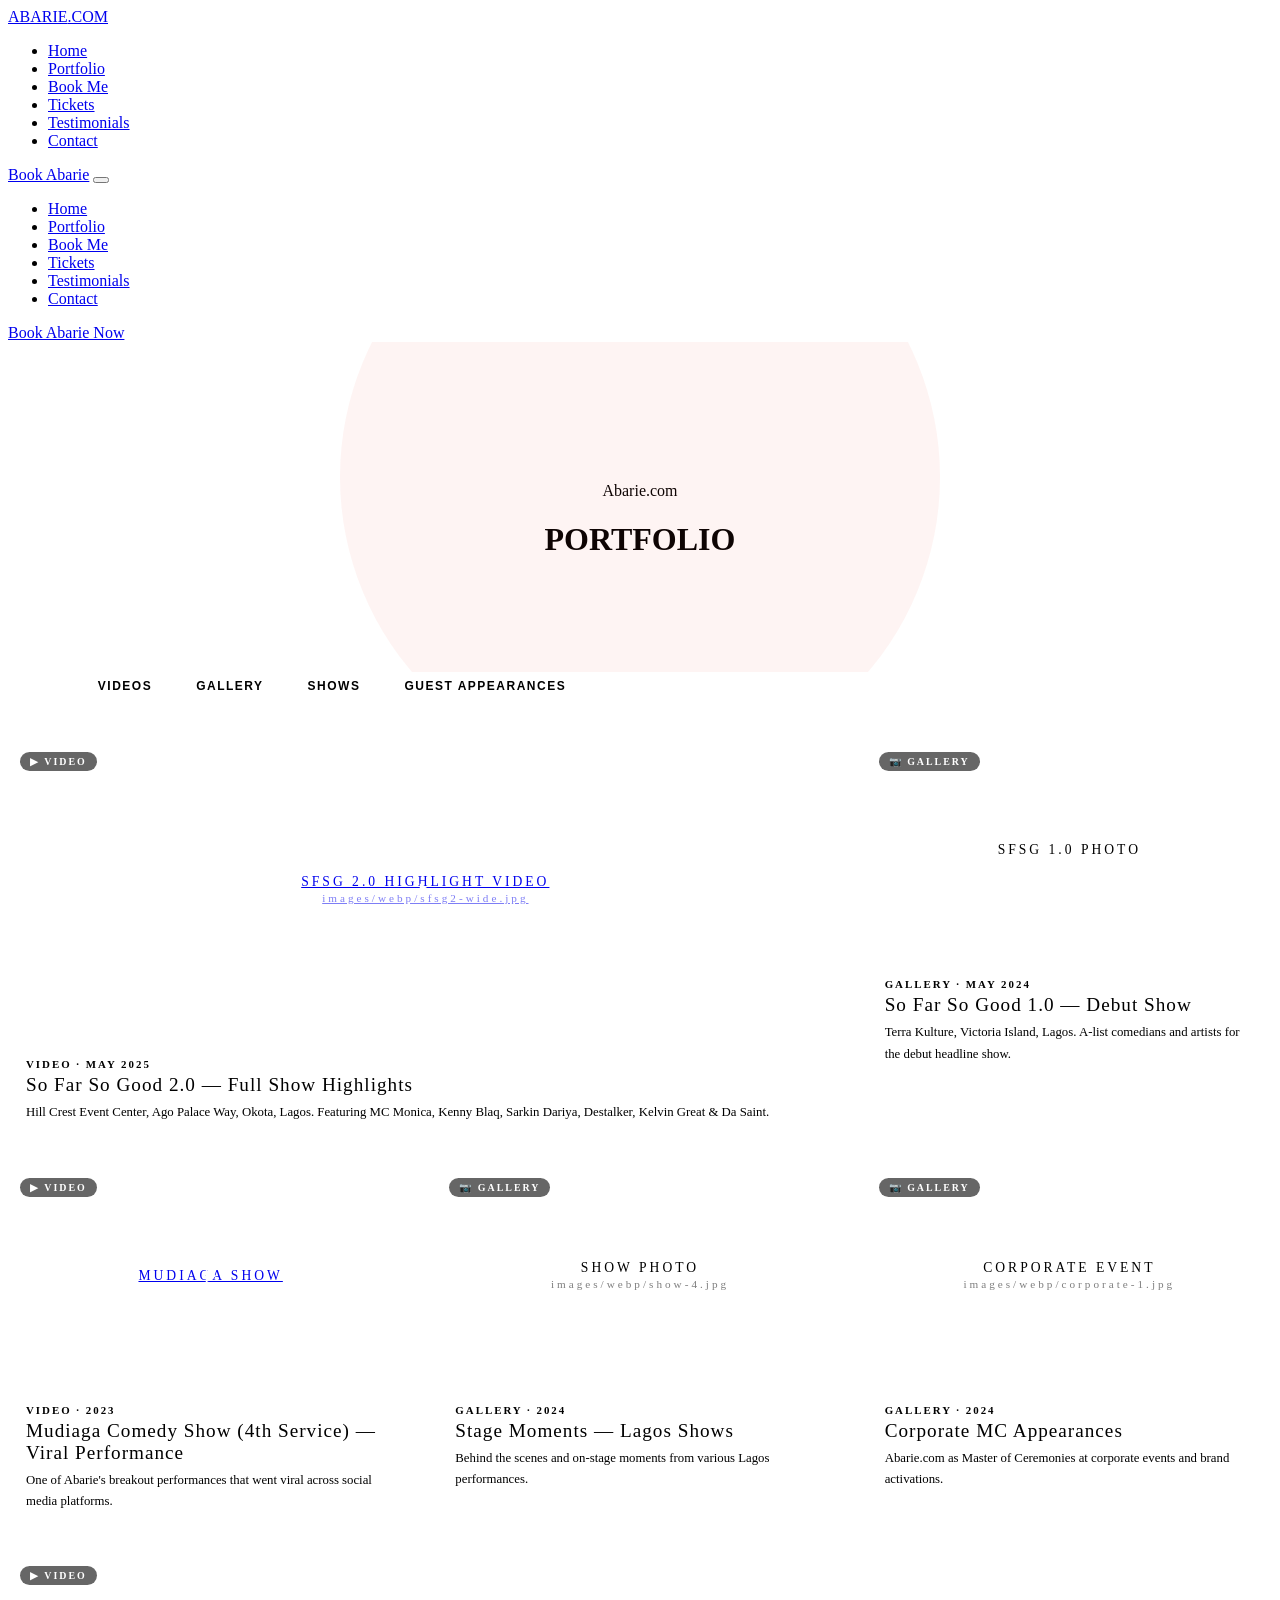
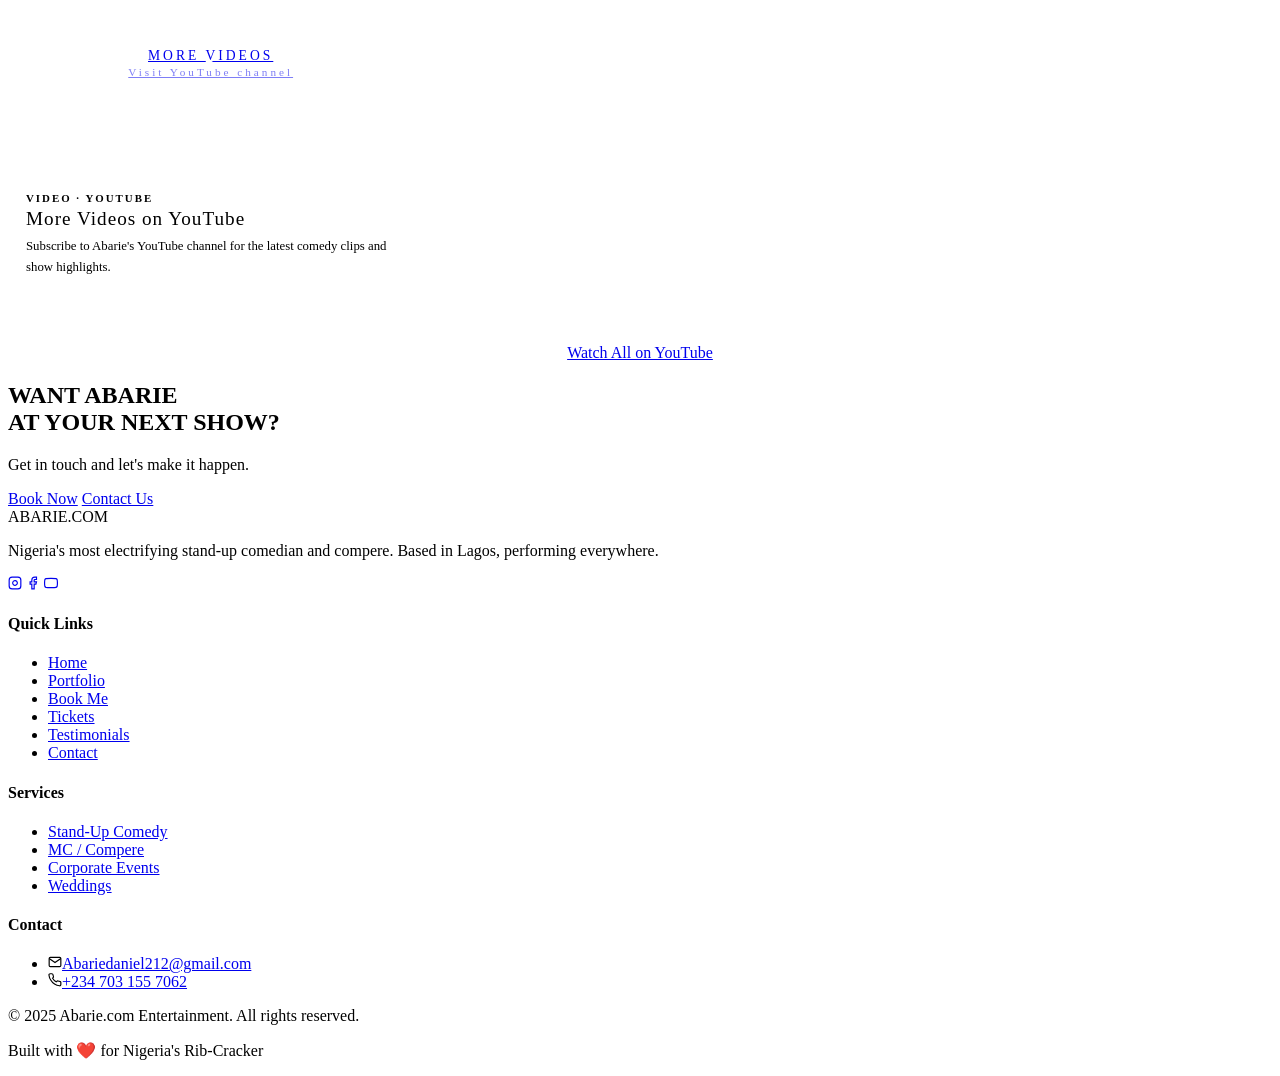
==== portfolio.html @ a8bce51a "Create portfolio.html" ====
<!DOCTYPE html>
<html lang="en">
<head>
  <meta charset="UTF-8"/>
  <meta name="viewport" content="width=device-width, initial-scale=1.0"/>
  <title>Portfolio – Abarie.com | Comedian & Compere</title>
  <meta name="description" content="Abarie.com's full portfolio — shows, videos, gallery, and press highlights."/>
  <link href="https://fonts.googleapis.com/css2?family=Bebas+Neue&family=Sora:wght@300;400;600;700&family=Playfair+Display:ital,wght@1,700&display=swap" rel="stylesheet"/>
  <link rel="stylesheet" href="css/style.css"/>
  <style>
    .page-hero {
      padding: 140px 0 80px;
      background: linear-gradient(135deg, var(--dark) 0%, var(--dark2) 60%, var(--mid) 100%);
      text-align: center;
      position: relative; overflow: hidden;
    }
    .page-hero::before {
      content: '';
      position: absolute; top: -50%; left: 50%; transform: translateX(-50%);
      width: 600px; height: 600px; border-radius: 50%;
      background: rgba(232,64,58,0.06);
      pointer-events: none;
    }
    .page-hero-tag { color: var(--primary); margin-bottom: 1rem; justify-content: center; }
    .page-hero h1 { color: var(--white); margin-bottom: 1rem; }
    .page-hero p { color: rgba(255,255,255,0.55); max-width: 520px; margin: 0 auto; }

    .filter-bar {
      display: flex; gap: 0.5rem; flex-wrap: wrap;
      margin-bottom: 2.5rem;
    }
    .filter-btn {
      padding: 7px 18px; border-radius: 50px;
      font-size: 0.75rem; font-weight: 700;
      letter-spacing: 1.5px; text-transform: uppercase;
      border: 1.5px solid var(--border);
      background: transparent; color: var(--muted);
      cursor: pointer; transition: all .2s;
    }
    .filter-btn:hover, .filter-btn.active {
      background: var(--primary); border-color: var(--primary); color: white;
    }

    .portfolio-grid {
      display: grid;
      grid-template-columns: repeat(auto-fill, minmax(300px, 1fr));
      gap: 1.5rem;
    }
    .portfolio-item {
      border-radius: var(--radius-lg); overflow: hidden;
      background: var(--light); border: 1px solid var(--border);
      transition: transform .2s, box-shadow .2s;
    }
    .portfolio-item:hover { transform: translateY(-5px); box-shadow: var(--shadow-lg); }
    .portfolio-item.wide { grid-column: span 2; }

    .p-thumb {
      height: 220px; background: var(--light);
      position: relative; overflow: hidden;
      display: flex; align-items: center; justify-content: center;
    }
    .p-thumb img { width: 100%; height: 100%; object-fit: cover; }
    .p-thumb-ph {
      text-align: center; color: var(--border);
      font-family: var(--font-display); letter-spacing: 3px; font-size: 0.85rem;
    }
    .p-play {
      position: absolute; width: 52px; height: 52px; border-radius: 50%;
      background: var(--primary); display: flex; align-items: center; justify-content: center;
      color: white; transition: transform .2s;
    }
    .portfolio-item:hover .p-play { transform: scale(1.1); }
    .p-type {
      position: absolute; top: 12px; left: 12px;
      background: rgba(0,0,0,0.6); color: white;
      font-size: 0.62rem; font-weight: 700; letter-spacing: 2px; text-transform: uppercase;
      padding: 4px 10px; border-radius: 50px;
    }
    .p-body { padding: 18px; background: var(--white); }
    .p-meta { font-size: 0.68rem; letter-spacing: 2px; text-transform: uppercase; color: var(--primary); font-weight: 700; margin-bottom: 4px; }
    .p-title { font-family: var(--font-display); font-size: 1.2rem; color: var(--dark); letter-spacing: 1px; margin-bottom: 6px; }
    .p-desc { font-size: 0.8rem; color: var(--muted); line-height: 1.65; }

    @media (max-width: 768px) { .portfolio-item.wide { grid-column: span 1; } }
  </style>
</head>
<body>

<nav class="navbar">
  <div class="container">
    <div class="navbar-inner">
      <a href="index.html" class="nav-logo">ABARIE<span>.COM</span></a>
      <ul class="nav-links">
        <li><a href="index.html">Home</a></li>
        <li><a href="portfolio.html" class="active">Portfolio</a></li>
        <li><a href="book-me.html">Book Me</a></li>
        <li><a href="tickets.html">Tickets</a></li>
        <li><a href="testimonials.html">Testimonials</a></li>
        <li><a href="contacts.html">Contact</a></li>
      </ul>
      <a href="book-me.html" class="nav-cta">Book Abarie</a>
      <button class="nav-toggle" id="navToggle" aria-label="Open menu"><span></span><span></span><span></span></button>
    </div>
  </div>
</nav>
<div class="mobile-nav" id="mobileNav">
  <ul>
    <li><a href="index.html">Home</a></li>
    <li><a href="portfolio.html">Portfolio</a></li>
    <li><a href="book-me.html">Book Me</a></li>
    <li><a href="tickets.html">Tickets</a></li>
    <li><a href="testimonials.html">Testimonials</a></li>
    <li><a href="contacts.html">Contact</a></li>
  </ul>
  <a href="book-me.html" class="btn-red">Book Abarie Now</a>
</div>

<!-- Page Hero -->
<div class="page-hero">
  <div class="container">
    <div class="tag page-hero-tag">Abarie.com</div>
    <h1 class="section-title">PORTFOLIO</h1>
    <p>Shows, videos, gallery, and stage appearances — Abarie's full body of work.</p>
  </div>
</div>

<!-- Portfolio Content -->
<section style="background:var(--offwhite);" id="media">
  <div class="container">

    <div class="filter-bar reveal">
      <button class="filter-btn active">All</button>
      <button class="filter-btn">Videos</button>
      <button class="filter-btn">Gallery</button>
      <button class="filter-btn">Shows</button>
      <button class="filter-btn">Guest Appearances</button>
    </div>

    <div class="portfolio-grid reveal">

      <!-- SFSG 2.0 Highlights (wide) -->
      <div class="portfolio-item wide">
        <a href="https://www.youtube.com/watch?v=gqENYWBeIXA" target="_blank" style="display:block;">
          <div class="p-thumb" style="height:300px;">
            <!-- <img src="images/webp/sfsg2-wide.webp" alt="SFSG 2.0"/> -->
            <div class="p-thumb-ph">SFSG 2.0 HIGHLIGHT VIDEO<br/><span style="font-size:0.7rem; opacity:0.5;">images/webp/sfsg2-wide.jpg</span></div>
            <div class="p-play"><svg width="18" height="18" viewBox="0 0 24 24" fill="white"><polygon points="5 3 19 12 5 21 5 3"/></svg></div>
            <span class="p-type">▶ Video</span>
          </div>
        </a>
        <div class="p-body">
          <div class="p-meta">Video · May 2025</div>
          <div class="p-title">So Far So Good 2.0 — Full Show Highlights</div>
          <div class="p-desc">Hill Crest Event Center, Ago Palace Way, Okota, Lagos. Featuring MC Monica, Kenny Blaq, Sarkin Dariya, Destalker, Kelvin Great & Da Saint.</div>
        </div>
      </div>

      <!-- SFSG 1.0 Gallery -->
      <div class="portfolio-item">
        <div class="p-thumb">
          <!-- <img src="images/webp/sfsg1-1.webp" alt="SFSG 1.0"/> -->
          <div class="p-thumb-ph">SFSG 1.0 PHOTO</div>
          <span class="p-type">📷 Gallery</span>
        </div>
        <div class="p-body">
          <div class="p-meta">Gallery · May 2024</div>
          <div class="p-title">So Far So Good 1.0 — Debut Show</div>
          <div class="p-desc">Terra Kulture, Victoria Island, Lagos. A-list comedians and artists for the debut headline show.</div>
        </div>
      </div>

      <!-- Mudiaga Video -->
      <div class="portfolio-item">
        <a href="https://www.youtube.com/watch?v=dPP57_KVzzs" target="_blank" style="display:block;">
          <div class="p-thumb">
            <!-- <img src="images/webp/mudiaga.webp" alt="Mudiaga Show"/> -->
            <div class="p-thumb-ph">MUDIAGA SHOW</div>
            <div class="p-play"><svg width="18" height="18" viewBox="0 0 24 24" fill="white"><polygon points="5 3 19 12 5 21 5 3"/></svg></div>
            <span class="p-type">▶ Video</span>
          </div>
        </a>
        <div class="p-body">
          <div class="p-meta">Video · 2023</div>
          <div class="p-title">Mudiaga Comedy Show (4th Service) — Viral Performance</div>
          <div class="p-desc">One of Abarie's breakout performances that went viral across social media platforms.</div>
        </div>
      </div>

      <!-- Placeholder gallery slots -->
      <div class="portfolio-item">
        <div class="p-thumb">
          <div class="p-thumb-ph">SHOW PHOTO<br/><span style="font-size:0.7rem; opacity:0.5;">images/webp/show-4.jpg</span></div>
          <span class="p-type">📷 Gallery</span>
        </div>
        <div class="p-body">
          <div class="p-meta">Gallery · 2024</div>
          <div class="p-title">Stage Moments — Lagos Shows</div>
          <div class="p-desc">Behind the scenes and on-stage moments from various Lagos performances.</div>
        </div>
      </div>

      <div class="portfolio-item">
        <div class="p-thumb">
          <div class="p-thumb-ph">CORPORATE EVENT<br/><span style="font-size:0.7rem; opacity:0.5;">images/webp/corporate-1.jpg</span></div>
          <span class="p-type">📷 Gallery</span>
        </div>
        <div class="p-body">
          <div class="p-meta">Gallery · 2024</div>
          <div class="p-title">Corporate MC Appearances</div>
          <div class="p-desc">Abarie.com as Master of Ceremonies at corporate events and brand activations.</div>
        </div>
      </div>

      <div class="portfolio-item">
        <a href="https://www.youtube.com/channel/UCqwQwJ-pYK1hlrEjAmgbw4Q" target="_blank" style="display:block;">
          <div class="p-thumb">
            <div class="p-thumb-ph">MORE VIDEOS<br/><span style="font-size:0.7rem; opacity:0.5;">Visit YouTube channel</span></div>
            <div class="p-play"><svg width="18" height="18" viewBox="0 0 24 24" fill="white"><polygon points="5 3 19 12 5 21 5 3"/></svg></div>
            <span class="p-type">▶ Video</span>
          </div>
        </a>
        <div class="p-body">
          <div class="p-meta">Video · YouTube</div>
          <div class="p-title">More Videos on YouTube</div>
          <div class="p-desc">Subscribe to Abarie's YouTube channel for the latest comedy clips and show highlights.</div>
        </div>
      </div>

    </div>

    <div style="text-align:center; margin-top:3rem;" class="reveal">
      <a href="https://www.youtube.com/channel/UCqwQwJ-pYK1hlrEjAmgbw4Q" target="_blank" class="btn-red">Watch All on YouTube</a>
    </div>
  </div>
</section>

<!-- Booking CTA -->
<section class="booking-snippet">
  <div class="container">
    <div class="booking-inner">
      <div><h2>WANT ABARIE<br/>AT YOUR NEXT SHOW?</h2><p>Get in touch and let's make it happen.</p></div>
      <div class="booking-btns">
        <a href="book-me.html" class="btn-outline-white">Book Now</a>
        <a href="contacts.html" class="btn-outline-white">Contact Us</a>
      </div>
    </div>
  </div>
</section>

<footer>
  <div class="container">
    <div class="footer-grid">
      <div class="footer-brand">
        <div class="nav-logo">ABARIE<span>.COM</span></div>
        <p>Nigeria's most electrifying stand-up comedian and compere. Based in Lagos, performing everywhere.</p>
        <div class="footer-social">
          <a href="https://www.instagram.com/abarie.com_/" target="_blank"><svg width="14" height="14" viewBox="0 0 24 24" fill="none" stroke="currentColor" stroke-width="2"><rect x="2" y="2" width="20" height="20" rx="5"/><path d="M16 11.37A4 4 0 1 1 12.63 8 4 4 0 0 1 16 11.37z"/><line x1="17.5" y1="6.5" x2="17.51" y2="6.5"/></svg></a>
          <a href="https://www.facebook.com/Abariedotcomcomedy/" target="_blank"><svg width="14" height="14" viewBox="0 0 24 24" fill="none" stroke="currentColor" stroke-width="2"><path d="M18 2h-3a5 5 0 0 0-5 5v3H7v4h3v8h4v-8h3l1-4h-4V7a1 1 0 0 1 1-1h3z"/></svg></a>
          <a href="https://www.youtube.com/channel/UCqwQwJ-pYK1hlrEjAmgbw4Q" target="_blank"><svg width="14" height="14" viewBox="0 0 24 24" fill="none" stroke="currentColor" stroke-width="2"><path d="M22.54 6.42a2.78 2.78 0 0 0-1.95-1.96C18.88 4 12 4 12 4s-6.88 0-8.59.46A2.78 2.78 0 0 0 1.46 6.42 29 29 0 0 0 1 12a29 29 0 0 0 .46 5.58A2.78 2.78 0 0 0 3.41 19.6C5.12 20 12 20 12 20s6.88 0 8.59-.46a2.78 2.78 0 0 0 1.95-1.95A29 29 0 0 0 23 12a29 29 0 0 0-.46-5.58z"/></svg></a>
        </div>
      </div>
      <div class="footer-col"><h4>Quick Links</h4><ul><li><a href="index.html">Home</a></li><li><a href="portfolio.html">Portfolio</a></li><li><a href="book-me.html">Book Me</a></li><li><a href="tickets.html">Tickets</a></li><li><a href="testimonials.html">Testimonials</a></li><li><a href="contacts.html">Contact</a></li></ul></div>
      <div class="footer-col"><h4>Services</h4><ul><li><a href="book-me.html">Stand-Up Comedy</a></li><li><a href="book-me.html">MC / Compere</a></li><li><a href="book-me.html">Corporate Events</a></li><li><a href="book-me.html">Weddings</a></li></ul></div>
      <div class="footer-col"><h4>Contact</h4><ul class="footer-contact"><li><svg width="14" height="14" viewBox="0 0 24 24" fill="none" stroke="currentColor" stroke-width="2"><path d="M4 4h16c1.1 0 2 .9 2 2v12c0 1.1-.9 2-2 2H4c-1.1 0-2-.9-2-2V6c0-1.1.9-2 2-2z"/><polyline points="22,6 12,13 2,6"/></svg><a href="mailto:Abariedaniel212@gmail.com">Abariedaniel212@gmail.com</a></li><li><svg width="14" height="14" viewBox="0 0 24 24" fill="none" stroke="currentColor" stroke-width="2"><path d="M22 16.92v3a2 2 0 0 1-2.18 2 19.79 19.79 0 0 1-8.63-3.07A19.5 19.5 0 0 1 4.69 12a19.79 19.79 0 0 1-3.07-8.67A2 2 0 0 1 3.6 1.28h3a2 2 0 0 1 2 1.72c.127.96.361 1.903.7 2.81a2 2 0 0 1-.45 2.11L7.91 8.88a16 16 0 0 0 6.13 6.13l1.17-.92a2 2 0 0 1 2.11-.45c.907.339 1.85.573 2.81.7A2 2 0 0 1 22 16.92z"/></svg><a href="tel:+2347031557062">+234 703 155 7062</a></li></ul></div>
    </div>
    <div class="footer-bottom"><p>© 2025 Abarie.com Entertainment. All rights reserved.</p><p>Built with ❤️ for Nigeria's Rib-Cracker</p></div>
  </div>
</footer>

<script src="js/main.js"></script>
<script>
  // Filter functionality
  document.querySelectorAll('.filter-btn').forEach(btn => {
    btn.addEventListener('click', function() {
      document.querySelectorAll('.filter-btn').forEach(b => b.classList.remove('active'));
      this.classList.add('active');
    });
  });
</script>
</body>
</html>
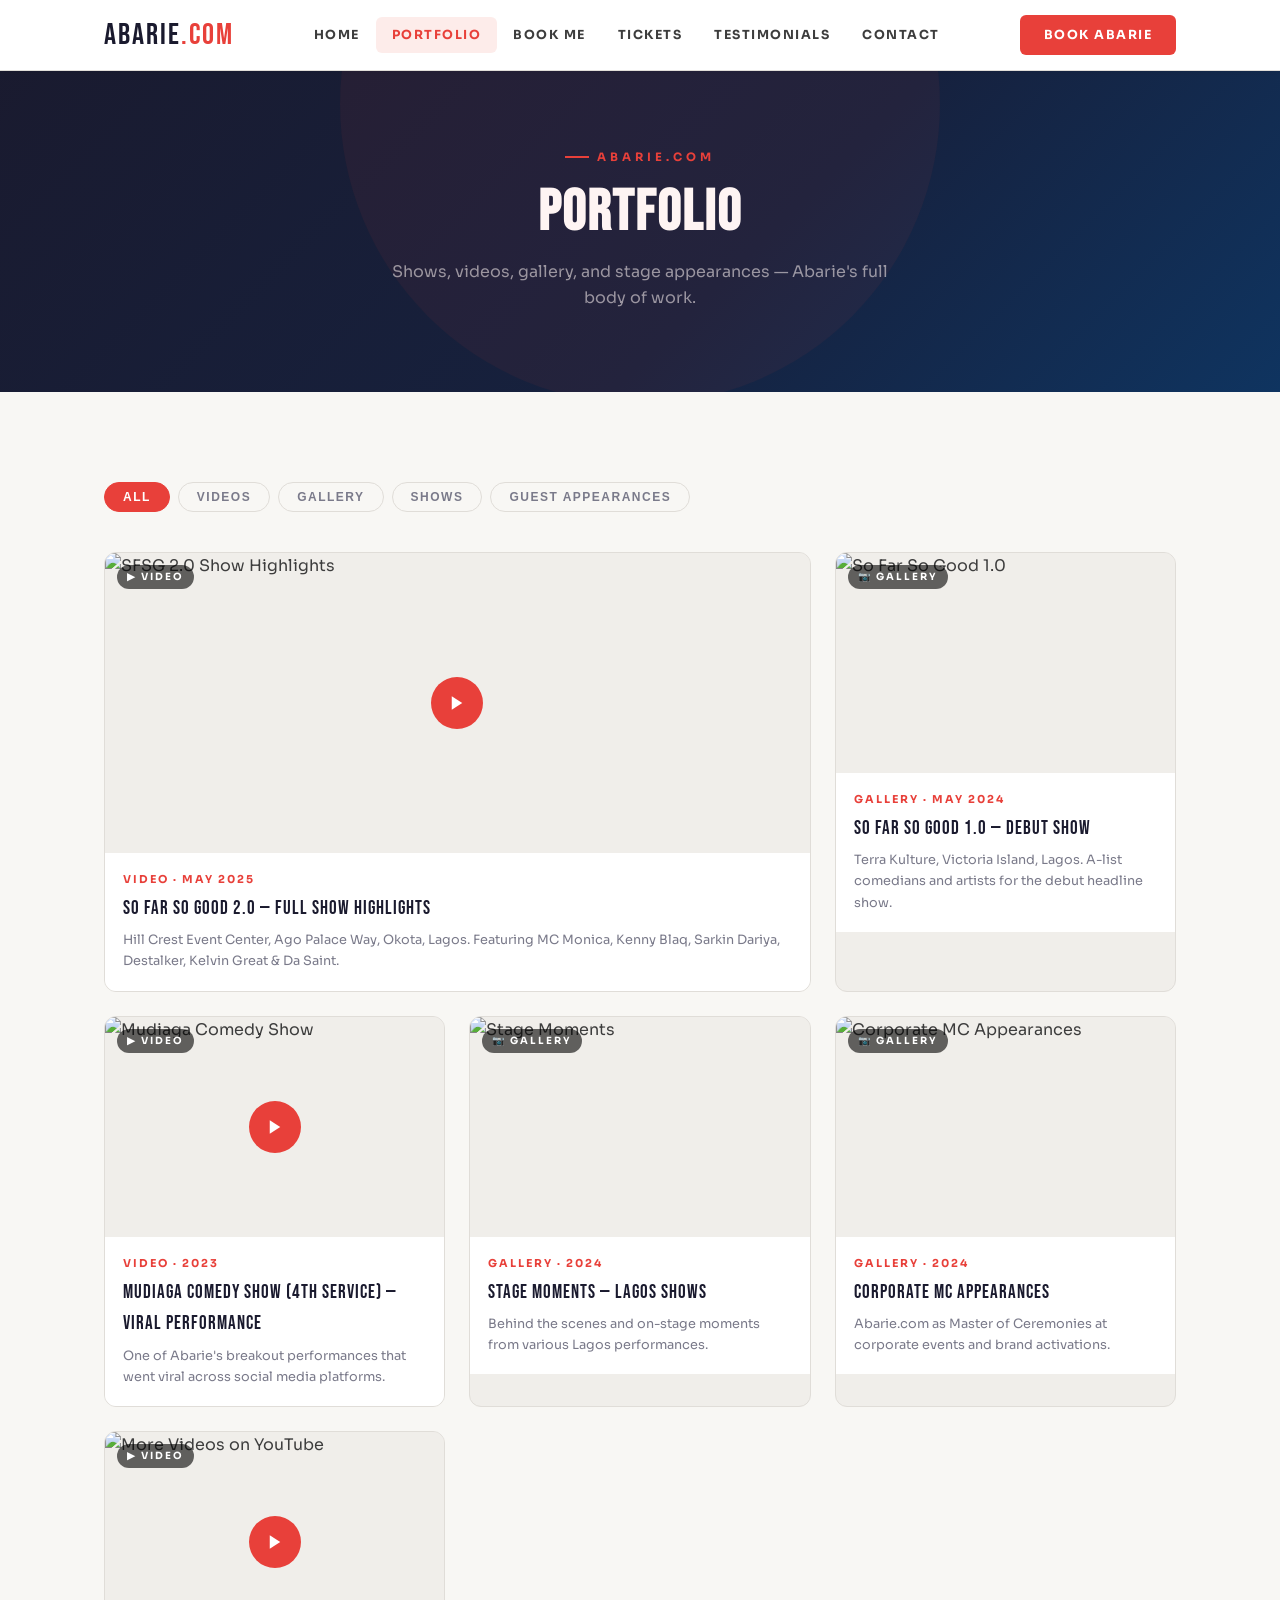
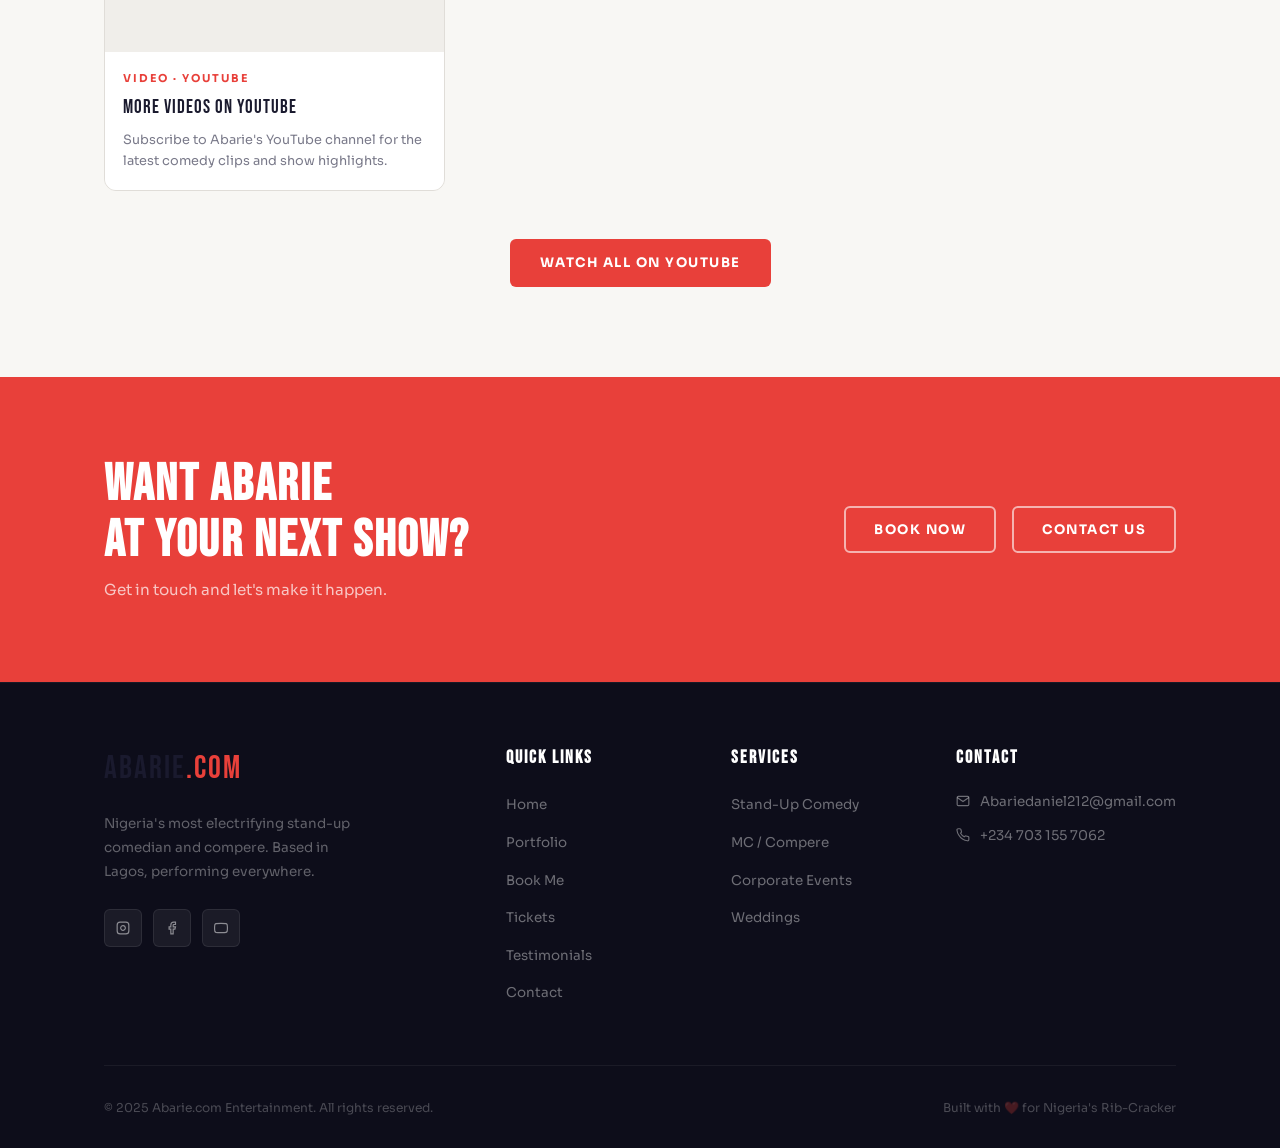
==== commit 7afa1c28: "Update portfolio.html" ====
--- a/portfolio.html
+++ b/portfolio.html
@@ -142,8 +142,7 @@
       <div class="portfolio-item wide">
         <a href="https://www.youtube.com/watch?v=gqENYWBeIXA" target="_blank" style="display:block;">
           <div class="p-thumb" style="height:300px;">
-            <!-- <img src="images/webp/sfsg2-wide.webp" alt="SFSG 2.0"/> -->
-            <div class="p-thumb-ph">SFSG 2.0 HIGHLIGHT VIDEO<br/><span style="font-size:0.7rem; opacity:0.5;">images/webp/sfsg2-wide.jpg</span></div>
+            <img src="images/webp/sfsg2-wide.webp" alt="SFSG 2.0 Show Highlights"/>
             <div class="p-play"><svg width="18" height="18" viewBox="0 0 24 24" fill="white"><polygon points="5 3 19 12 5 21 5 3"/></svg></div>
             <span class="p-type">▶ Video</span>
           </div>
@@ -159,7 +158,7 @@
       <div class="portfolio-item">
         <div class="p-thumb">
           <!-- <img src="images/webp/sfsg1-1.webp" alt="SFSG 1.0"/> -->
-          <div class="p-thumb-ph">SFSG 1.0 PHOTO</div>
+          <img src="images/webp/sfsg1-1.webp" alt="So Far So Good 1.0"/>
           <span class="p-type">📷 Gallery</span>
         </div>
         <div class="p-body">
@@ -173,8 +172,7 @@
       <div class="portfolio-item">
         <a href="https://www.youtube.com/watch?v=dPP57_KVzzs" target="_blank" style="display:block;">
           <div class="p-thumb">
-            <!-- <img src="images/webp/mudiaga.webp" alt="Mudiaga Show"/> -->
-            <div class="p-thumb-ph">MUDIAGA SHOW</div>
+            <img src="images/webp/mudiaga.webp" alt="Mudiaga Comedy Show"/>
             <div class="p-play"><svg width="18" height="18" viewBox="0 0 24 24" fill="white"><polygon points="5 3 19 12 5 21 5 3"/></svg></div>
             <span class="p-type">▶ Video</span>
           </div>
@@ -189,7 +187,7 @@
       <!-- Placeholder gallery slots -->
       <div class="portfolio-item">
         <div class="p-thumb">
-          <div class="p-thumb-ph">SHOW PHOTO<br/><span style="font-size:0.7rem; opacity:0.5;">images/webp/show-4.jpg</span></div>
+          <img src="images/webp/sfsg1-thumb.webp" alt="Stage Moments"/>
           <span class="p-type">📷 Gallery</span>
         </div>
         <div class="p-body">
@@ -201,7 +199,7 @@
 
       <div class="portfolio-item">
         <div class="p-thumb">
-          <div class="p-thumb-ph">CORPORATE EVENT<br/><span style="font-size:0.7rem; opacity:0.5;">images/webp/corporate-1.jpg</span></div>
+          <img src="images/webp/mudiaga-thumb.webp" alt="Corporate MC Appearances"/>
           <span class="p-type">📷 Gallery</span>
         </div>
         <div class="p-body">
@@ -214,7 +212,7 @@
       <div class="portfolio-item">
         <a href="https://www.youtube.com/channel/UCqwQwJ-pYK1hlrEjAmgbw4Q" target="_blank" style="display:block;">
           <div class="p-thumb">
-            <div class="p-thumb-ph">MORE VIDEOS<br/><span style="font-size:0.7rem; opacity:0.5;">Visit YouTube channel</span></div>
+            <img src="images/webp/sfsg2-thumb.webp" alt="More Videos on YouTube"/>
             <div class="p-play"><svg width="18" height="18" viewBox="0 0 24 24" fill="white"><polygon points="5 3 19 12 5 21 5 3"/></svg></div>
             <span class="p-type">▶ Video</span>
           </div>
--- a/css/style.css
+++ b/css/style.css
@@ -0,0 +1,820 @@
+/* ═══════════════════════════════════════════════
+   ABARIE.COM — MAIN STYLESHEET
+   Bright, modern, professional entertainer site
+   ═══════════════════════════════════════════════ */
+
+/* ── TOKENS ── */
+:root {
+  --primary:    #e8403a;   /* Destalker-inspired bold red */
+  --primary-dk: #c02f2a;
+  --primary-lt: #fdecea;
+  --gold:       #f5a623;
+  --gold-lt:    #fff4e0;
+  --dark:       #1a1a2e;   /* deep navy-black */
+  --dark2:      #16213e;
+  --mid:        #0f3460;   /* rich navy accent */
+  --white:      #ffffff;
+  --offwhite:   #f8f7f4;
+  --light:      #f0eeea;
+  --text:       #3d3d3d;
+  --muted:      #7a7a8a;
+  --border:     #e0ddd8;
+
+  --font-display: 'Bebas Neue', sans-serif;
+  --font-body:    'Sora', sans-serif;
+  --font-serif:   'Playfair Display', serif;
+
+  --shadow-sm: 0 2px 8px rgba(0,0,0,0.08);
+  --shadow-md: 0 6px 24px rgba(0,0,0,0.12);
+  --shadow-lg: 0 16px 48px rgba(0,0,0,0.16);
+  --radius:    6px;
+  --radius-lg: 12px;
+}
+
+*, *::before, *::after { box-sizing: border-box; margin: 0; padding: 0; }
+html { scroll-behavior: smooth; }
+
+body {
+  background: var(--white);
+  color: var(--text);
+  font-family: var(--font-body);
+  font-size: 16px;
+  line-height: 1.65;
+  overflow-x: hidden;
+}
+
+img { display: block; max-width: 100%; }
+a { color: inherit; text-decoration: none; }
+
+/* ── UTILITIES ── */
+.container { max-width: 1200px; margin: 0 auto; padding: 0 5vw; }
+.container-wide { max-width: 1400px; margin: 0 auto; padding: 0 5vw; }
+
+.tag {
+  display: inline-flex; align-items: center; gap: 8px;
+  font-size: 0.72rem; letter-spacing: 4px; text-transform: uppercase;
+  font-weight: 700; color: var(--primary);
+}
+.tag::before {
+  content: ''; display: inline-block;
+  width: 24px; height: 2px; background: var(--primary);
+  flex-shrink: 0;
+}
+
+.section-title {
+  font-family: var(--font-display);
+  font-size: clamp(2.2rem, 4.5vw, 3.8rem);
+  color: var(--dark);
+  letter-spacing: 2px;
+  line-height: 1.05;
+}
+.section-title span { color: var(--primary); }
+
+.section-body {
+  color: var(--muted);
+  line-height: 1.85;
+  max-width: 580px;
+}
+
+.btn-red {
+  display: inline-flex; align-items: center; gap: 8px;
+  background: var(--primary); color: var(--white);
+  padding: 13px 30px; border-radius: var(--radius);
+  font-weight: 700; font-size: 0.82rem;
+  letter-spacing: 1.5px; text-transform: uppercase;
+  transition: background .2s, transform .15s;
+  border: none; cursor: pointer;
+}
+.btn-red:hover { background: var(--primary-dk); transform: translateY(-2px); }
+
+.btn-outline-dark {
+  display: inline-flex; align-items: center; gap: 8px;
+  border: 2px solid var(--dark); color: var(--dark);
+  padding: 11px 28px; border-radius: var(--radius);
+  font-weight: 700; font-size: 0.82rem;
+  letter-spacing: 1.5px; text-transform: uppercase;
+  transition: background .2s, color .2s;
+  background: transparent;
+}
+.btn-outline-dark:hover { background: var(--dark); color: var(--white); }
+
+.btn-outline-white {
+  display: inline-flex; align-items: center; gap: 8px;
+  border: 2px solid rgba(255,255,255,0.6); color: var(--white);
+  padding: 11px 28px; border-radius: var(--radius);
+  font-weight: 700; font-size: 0.82rem;
+  letter-spacing: 1.5px; text-transform: uppercase;
+  transition: background .2s, border-color .2s;
+}
+.btn-outline-white:hover { background: rgba(255,255,255,0.12); border-color: var(--white); }
+
+section { padding: 90px 0; }
+
+/* ═══════════════ NAVBAR ═══════════════ */
+.navbar {
+  position: fixed; top: 0; left: 0; right: 0; z-index: 1000;
+  background: var(--white);
+  border-bottom: 1px solid var(--border);
+  box-shadow: var(--shadow-sm);
+}
+.navbar-inner {
+  display: flex; align-items: center; justify-content: space-between;
+  height: 70px;
+}
+.nav-logo {
+  font-family: var(--font-display);
+  font-size: 1.9rem;
+  color: var(--dark);
+  letter-spacing: 2px;
+}
+.nav-logo span { color: var(--primary); }
+
+.nav-links { display: flex; gap: 0; list-style: none; }
+.nav-links a {
+  display: block; padding: 8px 16px;
+  font-size: 0.78rem; font-weight: 700;
+  letter-spacing: 1.5px; text-transform: uppercase;
+  color: var(--text);
+  border-radius: var(--radius);
+  transition: color .2s, background .2s;
+}
+.nav-links a:hover, .nav-links a.active { color: var(--primary); background: var(--primary-lt); }
+
+.nav-cta {
+  background: var(--primary); color: var(--white);
+  padding: 10px 24px; border-radius: var(--radius);
+  font-size: 0.78rem; font-weight: 700;
+  letter-spacing: 1.5px; text-transform: uppercase;
+  transition: background .2s;
+}
+.nav-cta:hover { background: var(--primary-dk); color: var(--white); }
+
+/* Hamburger */
+.nav-toggle { display: none; background: none; border: none; cursor: pointer; padding: 4px; }
+.nav-toggle span {
+  display: block; width: 24px; height: 2px;
+  background: var(--dark); margin: 5px 0;
+  transition: all .3s;
+}
+
+/* ═══════════════ HERO ═══════════════ */
+.hero {
+  padding-top: 70px;
+  min-height: 100vh;
+  display: grid;
+  grid-template-columns: 1.1fr 0.9fr;
+  overflow: hidden;
+}
+
+/* Left: text + slideshow */
+.hero-left {
+  background: var(--dark);
+  padding: 80px 5vw 60px 6vw;
+  display: flex;
+  flex-direction: column;
+  justify-content: center;
+  position: relative;
+  overflow: hidden;
+}
+.hero-left::after {
+  content: '';
+  position: absolute; bottom: 0; right: -60px;
+  width: 120px; height: 100%;
+  background: var(--white);
+  clip-path: polygon(60px 0, 100% 0, 100% 100%, 0 100%);
+  z-index: 2;
+}
+
+.hero-eyebrow {
+  display: inline-flex; align-items: center; gap: 10px;
+  background: rgba(232,64,58,0.18);
+  border: 1px solid rgba(232,64,58,0.4);
+  color: #ff7b78;
+  padding: 6px 16px; border-radius: 50px;
+  font-size: 0.72rem; font-weight: 700;
+  letter-spacing: 3px; text-transform: uppercase;
+  margin-bottom: 1.5rem;
+  width: fit-content;
+}
+.hero-eyebrow .dot {
+  width: 6px; height: 6px; border-radius: 50%;
+  background: var(--primary);
+  animation: pulse 2s infinite;
+}
+@keyframes pulse {
+  0%, 100% { opacity: 1; transform: scale(1); }
+  50% { opacity: 0.5; transform: scale(0.7); }
+}
+
+.hero h1 {
+  font-family: var(--font-display);
+  font-size: clamp(4.5rem, 9vw, 9rem);
+  line-height: 0.88;
+  color: var(--white);
+  letter-spacing: 3px;
+  margin-bottom: 0.3rem;
+}
+.hero h1 .red { color: var(--primary); }
+.hero h1 .thin {
+  font-family: var(--font-serif);
+  font-style: italic;
+  font-size: 0.38em;
+  color: rgba(255,255,255,0.55);
+  display: block;
+  letter-spacing: 6px;
+  margin-bottom: 0.5rem;
+}
+
+.hero-desc {
+  color: rgba(255,255,255,0.62);
+  font-size: 0.96rem;
+  line-height: 1.85;
+  max-width: 400px;
+  margin: 1.5rem 0 2.5rem;
+}
+
+.hero-btns { display: flex; gap: 1rem; flex-wrap: wrap; position: relative; z-index: 3; }
+
+.hero-stats {
+  display: flex; gap: 2.5rem;
+  margin-top: 3rem; padding-top: 2rem;
+  border-top: 1px solid rgba(255,255,255,0.1);
+  position: relative; z-index: 3;
+}
+.hero-stat strong {
+  display: block;
+  font-family: var(--font-display);
+  font-size: 2.2rem;
+  color: var(--white);
+  letter-spacing: 1px;
+  line-height: 1;
+}
+.hero-stat strong span { color: var(--primary); }
+.hero-stat small {
+  font-size: 0.7rem; letter-spacing: 2px;
+  text-transform: uppercase;
+  color: rgba(255,255,255,0.4);
+}
+
+/* Right: image carousel */
+.hero-right {
+  background: var(--offwhite);
+  position: relative;
+  overflow: hidden;
+  display: flex; align-items: stretch;
+}
+
+.hero-slides {
+  display: flex;
+  width: 100%; height: 100%;
+  transition: none;
+}
+
+.hero-slide {
+  min-width: 100%;
+  background: var(--light);
+  display: flex; align-items: center; justify-content: center;
+  position: relative;
+  overflow: hidden;
+}
+.hero-slide img {
+  width: 100%; height: 100%;
+  object-fit: cover;
+}
+.hero-slide-placeholder {
+  display: flex; flex-direction: column;
+  align-items: center; justify-content: center;
+  width: 100%; height: 100%; min-height: 400px;
+  color: var(--border);
+  font-family: var(--font-display);
+  letter-spacing: 3px; font-size: 0.9rem;
+  text-align: center; gap: 12px;
+}
+
+.hero-slide-overlay {
+  position: absolute; bottom: 0; left: 0; right: 0;
+  background: linear-gradient(to top, rgba(26,26,46,0.85) 0%, transparent 100%);
+  padding: 40px 28px 28px;
+  color: var(--white);
+}
+.hero-slide-overlay h3 {
+  font-family: var(--font-display);
+  font-size: 1.5rem; letter-spacing: 2px;
+  line-height: 1.1; margin-bottom: 4px;
+}
+.hero-slide-overlay p { font-size: 0.78rem; opacity: 0.65; }
+
+.hero-slide-nav {
+  position: absolute; bottom: 20px; right: 20px;
+  display: flex; gap: 8px; z-index: 5;
+}
+.hero-slide-dot {
+  width: 8px; height: 8px; border-radius: 50%;
+  background: rgba(255,255,255,0.35);
+  cursor: pointer; transition: all .2s;
+  border: none;
+}
+.hero-slide-dot.active {
+  background: var(--primary);
+  width: 24px; border-radius: 4px;
+}
+
+.hero-slide-arrows {
+  position: absolute; top: 50%; transform: translateY(-50%);
+  width: 100%; display: flex; justify-content: space-between;
+  padding: 0 12px; z-index: 5; pointer-events: none;
+}
+.hero-arrow {
+  width: 40px; height: 40px; border-radius: 50%;
+  background: rgba(255,255,255,0.9);
+  border: none; cursor: pointer;
+  display: flex; align-items: center; justify-content: center;
+  color: var(--dark); font-size: 1.1rem;
+  pointer-events: all;
+  transition: background .2s;
+  box-shadow: var(--shadow-md);
+}
+.hero-arrow:hover { background: var(--primary); color: var(--white); }
+
+/* ═══════════════ SOCIAL STRIP ═══════════════ */
+.social-strip {
+  background: var(--dark);
+  padding: 20px 0;
+  overflow: hidden;
+}
+.social-strip-inner {
+  display: flex; align-items: center; gap: 3rem;
+}
+.social-strip-label {
+  font-size: 0.68rem; letter-spacing: 4px;
+  text-transform: uppercase; color: rgba(255,255,255,0.35);
+  font-weight: 700; white-space: nowrap;
+}
+.social-links-row { display: flex; gap: 0.8rem; flex-wrap: wrap; }
+.social-pill {
+  display: flex; align-items: center; gap: 8px;
+  padding: 7px 16px; border-radius: 50px;
+  font-size: 0.78rem; font-weight: 600;
+  border: 1px solid rgba(255,255,255,0.12);
+  color: rgba(255,255,255,0.7);
+  transition: all .2s;
+}
+.social-pill:hover { border-color: var(--primary); color: var(--white); background: rgba(232,64,58,0.12); }
+.social-pill svg { flex-shrink: 0; }
+
+/* ═══════════════ ABOUT SNIPPET ═══════════════ */
+.about-section { background: var(--white); }
+.about-grid {
+  display: grid;
+  grid-template-columns: 1fr 1fr;
+  gap: 80px; align-items: center;
+}
+
+.about-img-wrap { position: relative; }
+.about-img-frame {
+  width: 100%; aspect-ratio: 3/4;
+  background: var(--light);
+  border-radius: var(--radius-lg);
+  overflow: hidden;
+  position: relative;
+  border: 1px solid var(--border);
+}
+.about-img-frame img { width: 100%; height: 100%; object-fit: cover; }
+.about-img-placeholder {
+  width: 100%; height: 100%;
+  display: flex; flex-direction: column;
+  align-items: center; justify-content: center;
+  gap: 10px; color: var(--border);
+  font-family: var(--font-display); letter-spacing: 3px;
+  font-size: 0.85rem;
+}
+
+/* gold corner accent on photo */
+.about-img-wrap::before, .about-img-wrap::after {
+  content: ''; position: absolute;
+  width: 60px; height: 60px;
+  border-color: var(--primary); border-style: solid;
+}
+.about-img-wrap::before { top: -12px; left: -12px; border-width: 3px 0 0 3px; border-radius: 4px 0 0 0; }
+.about-img-wrap::after  { bottom: -12px; right: -12px; border-width: 0 3px 3px 0; border-radius: 0 0 4px 0; }
+
+.about-badge {
+  position: absolute; bottom: 20px; left: -20px;
+  background: var(--primary);
+  color: var(--white);
+  padding: 14px 20px;
+  border-radius: var(--radius);
+  box-shadow: var(--shadow-lg);
+}
+.about-badge strong {
+  display: block;
+  font-family: var(--font-display);
+  font-size: 1.9rem; letter-spacing: 1px; line-height: 1;
+}
+.about-badge small { font-size: 0.68rem; letter-spacing: 2px; text-transform: uppercase; opacity: 0.85; }
+
+.about-content { padding-top: 20px; }
+.about-content .tag { margin-bottom: 1rem; }
+.about-content .section-title { margin-bottom: 1.2rem; }
+.about-content p { color: var(--muted); line-height: 1.85; margin-bottom: 1.2rem; }
+
+.about-quote {
+  border-left: 3px solid var(--primary);
+  padding-left: 20px; margin: 1.5rem 0;
+}
+.about-quote p {
+  font-family: var(--font-serif); font-style: italic;
+  font-size: 1.05rem; color: var(--dark);
+  line-height: 1.7; margin: 0;
+}
+.about-quote cite {
+  display: block; margin-top: 8px;
+  font-size: 0.72rem; letter-spacing: 2px;
+  text-transform: uppercase; color: var(--primary);
+  font-style: normal;
+}
+
+.about-facts { display: flex; gap: 2rem; margin-top: 2rem; }
+.about-fact { text-align: center; }
+.about-fact strong {
+  display: block;
+  font-family: var(--font-display); font-size: 2rem;
+  color: var(--dark); line-height: 1;
+}
+.about-fact span { color: var(--primary); }
+.about-fact small { font-size: 0.68rem; letter-spacing: 2px; text-transform: uppercase; color: var(--muted); }
+
+/* ═══════════════ EVENTS CAROUSEL ═══════════════ */
+.events-section { background: var(--offwhite); overflow: hidden; }
+.events-header {
+  display: flex; align-items: flex-end; justify-content: space-between;
+  margin-bottom: 3rem; flex-wrap: wrap; gap: 1rem;
+}
+
+.events-track-wrap { overflow: hidden; position: relative; }
+.events-track-wrap::before, .events-track-wrap::after {
+  content: ''; position: absolute; top: 0; bottom: 0; width: 80px; z-index: 2;
+  pointer-events: none;
+}
+.events-track-wrap::before { left: 0; background: linear-gradient(to right, var(--offwhite), transparent); }
+.events-track-wrap::after  { right: 0; background: linear-gradient(to left, var(--offwhite), transparent); }
+
+.events-track {
+  display: flex; gap: 1.5rem;
+  transition: transform 0.5s cubic-bezier(0.4, 0, 0.2, 1);
+  will-change: transform;
+}
+
+.event-card {
+  min-width: 300px;
+  background: var(--white);
+  border-radius: var(--radius-lg);
+  overflow: hidden;
+  box-shadow: var(--shadow-sm);
+  border: 1px solid var(--border);
+  transition: transform .25s, box-shadow .25s;
+  cursor: pointer;
+}
+.event-card:hover { transform: translateY(-6px); box-shadow: var(--shadow-lg); }
+
+.event-card-poster {
+  height: 200px;
+  background: var(--light);
+  position: relative; overflow: hidden;
+  display: flex; align-items: center; justify-content: center;
+}
+.event-card-poster img { width: 100%; height: 100%; object-fit: cover; }
+.event-poster-placeholder {
+  display: flex; flex-direction: column; align-items: center; gap: 8px;
+  color: var(--border); font-family: var(--font-display);
+  letter-spacing: 3px; font-size: 0.85rem;
+}
+.event-badge {
+  position: absolute; top: 12px; right: 12px;
+  padding: 4px 12px; border-radius: 50px;
+  font-size: 0.65rem; font-weight: 700;
+  letter-spacing: 1.5px; text-transform: uppercase;
+}
+.event-badge.upcoming { background: var(--primary); color: var(--white); }
+.event-badge.past { background: rgba(0,0,0,0.1); color: var(--muted); }
+.event-badge.live { background: #22c55e; color: white; }
+
+.event-card-body { padding: 20px; }
+.event-date {
+  font-size: 0.7rem; letter-spacing: 2px;
+  text-transform: uppercase; color: var(--primary);
+  font-weight: 700; margin-bottom: 6px;
+}
+.event-name {
+  font-family: var(--font-display); font-size: 1.4rem;
+  color: var(--dark); letter-spacing: 1px;
+  margin-bottom: 6px; line-height: 1.1;
+}
+.event-venue {
+  font-size: 0.8rem; color: var(--muted);
+  display: flex; align-items: center; gap: 6px;
+  margin-bottom: 14px;
+}
+.event-acts { font-size: 0.75rem; color: var(--muted); margin-bottom: 16px; }
+.event-acts strong { color: var(--text); }
+.event-link {
+  display: inline-flex; align-items: center; gap: 6px;
+  font-size: 0.75rem; font-weight: 700; letter-spacing: 1.5px;
+  text-transform: uppercase; color: var(--primary);
+  border-bottom: 1.5px solid rgba(232,64,58,0.25);
+  padding-bottom: 2px; transition: border-color .2s;
+}
+.event-link:hover { border-color: var(--primary); }
+
+.events-controls {
+  display: flex; align-items: center; gap: 1rem; margin-top: 2.5rem; justify-content: center;
+}
+.events-arrow {
+  width: 44px; height: 44px; border-radius: 50%;
+  background: var(--white); border: 1.5px solid var(--border);
+  cursor: pointer; display: flex; align-items: center; justify-content: center;
+  font-size: 1.1rem; color: var(--dark);
+  transition: all .2s; box-shadow: var(--shadow-sm);
+}
+.events-arrow:hover { background: var(--primary); border-color: var(--primary); color: var(--white); }
+.events-dots { display: flex; gap: 8px; }
+.events-dot {
+  width: 8px; height: 8px; border-radius: 50%;
+  background: var(--border); cursor: pointer;
+  transition: all .2s; border: none;
+}
+.events-dot.active { background: var(--primary); width: 24px; border-radius: 4px; }
+
+/* ═══════════════ PAST EVENTS (YouTube Slider) ═══════════════ */
+.past-events { background: var(--dark); overflow: hidden; }
+.past-events .section-title { color: var(--white); }
+.past-events .section-body { color: rgba(255,255,255,0.5); }
+
+.yt-slider-wrap { overflow: hidden; margin-top: 3rem; position: relative; }
+.yt-track {
+  display: flex; gap: 1.5rem;
+  transition: transform 0.5s cubic-bezier(0.4, 0, 0.2, 1);
+}
+
+.yt-card {
+  min-width: 320px;
+  border-radius: var(--radius-lg);
+  overflow: hidden;
+  background: rgba(255,255,255,0.05);
+  border: 1px solid rgba(255,255,255,0.08);
+  transition: transform .25s, border-color .25s;
+  cursor: pointer;
+  text-decoration: none;
+  display: block;
+}
+.yt-card:hover { transform: translateY(-6px); border-color: var(--primary); }
+
+.yt-thumb {
+  height: 185px;
+  background: rgba(255,255,255,0.04);
+  position: relative; overflow: hidden;
+  display: flex; align-items: center; justify-content: center;
+}
+.yt-thumb img { width: 100%; height: 100%; object-fit: cover; }
+.yt-thumb-placeholder {
+  display: flex; flex-direction: column;
+  align-items: center; gap: 8px;
+  color: rgba(255,255,255,0.15);
+  font-family: var(--font-display); letter-spacing: 3px; font-size: 0.85rem;
+}
+.yt-play {
+  position: absolute;
+  width: 56px; height: 56px; border-radius: 50%;
+  background: rgba(232,64,58,0.9);
+  display: flex; align-items: center; justify-content: center;
+  color: white; font-size: 1.3rem;
+  transition: transform .2s, background .2s;
+}
+.yt-card:hover .yt-play { transform: scale(1.1); background: var(--primary); }
+
+.yt-body { padding: 18px; }
+.yt-meta {
+  font-size: 0.68rem; letter-spacing: 2px; text-transform: uppercase;
+  color: var(--primary); font-weight: 700; margin-bottom: 6px;
+}
+.yt-title {
+  font-family: var(--font-display); font-size: 1.25rem;
+  color: var(--white); letter-spacing: 1px; line-height: 1.15;
+  margin-bottom: 8px;
+}
+.yt-venue { font-size: 0.78rem; color: rgba(255,255,255,0.45); }
+
+.yt-controls {
+  display: flex; align-items: center; gap: 1rem;
+  justify-content: center; margin-top: 2.5rem;
+}
+.yt-arrow {
+  width: 44px; height: 44px; border-radius: 50%;
+  background: rgba(255,255,255,0.07);
+  border: 1px solid rgba(255,255,255,0.1);
+  color: white; font-size: 1.1rem;
+  cursor: pointer; display: flex; align-items: center; justify-content: center;
+  transition: all .2s;
+}
+.yt-arrow:hover { background: var(--primary); border-color: var(--primary); }
+
+/* ═══════════════ SERVICES ═══════════════ */
+.services-section { background: var(--offwhite); }
+.services-grid {
+  display: grid;
+  grid-template-columns: repeat(auto-fill, minmax(220px, 1fr));
+  gap: 1.5rem; margin-top: 3rem;
+}
+.service-card {
+  background: var(--white);
+  border: 1px solid var(--border);
+  border-radius: var(--radius-lg);
+  padding: 32px 24px;
+  text-align: center;
+  transition: border-color .25s, transform .2s, box-shadow .2s;
+}
+.service-card:hover {
+  border-color: var(--primary);
+  transform: translateY(-4px);
+  box-shadow: var(--shadow-md);
+}
+.service-icon {
+  width: 60px; height: 60px; border-radius: 14px;
+  margin: 0 auto 18px;
+  display: flex; align-items: center; justify-content: center;
+  font-size: 1.6rem;
+}
+.service-icon.red   { background: var(--primary-lt); color: var(--primary); }
+.service-icon.gold  { background: var(--gold-lt); color: var(--gold); }
+.service-icon.navy  { background: #e8eef6; color: var(--mid); }
+.service-icon.dark  { background: #ebebef; color: var(--dark); }
+.service-name {
+  font-family: var(--font-display); font-size: 1.3rem;
+  color: var(--dark); letter-spacing: 2px; margin-bottom: 8px;
+}
+.service-desc { font-size: 0.82rem; color: var(--muted); line-height: 1.7; }
+
+/* ═══════════════ SOCIAL CARDS ═══════════════ */
+.social-section { background: var(--dark2); }
+.social-section .section-title { color: var(--white); }
+.social-section .section-body { color: rgba(255,255,255,0.5); }
+.social-cards-grid {
+  display: grid;
+  grid-template-columns: repeat(auto-fill, minmax(220px, 1fr));
+  gap: 1rem; margin-top: 3rem;
+}
+.platform-card {
+  border-radius: var(--radius-lg);
+  padding: 28px 20px;
+  text-align: center;
+  transition: transform .2s, box-shadow .2s;
+  display: block; text-decoration: none;
+  border: 1px solid rgba(255,255,255,0.06);
+  background: rgba(255,255,255,0.03);
+}
+.platform-card:hover { transform: translateY(-5px); box-shadow: 0 12px 40px rgba(0,0,0,0.3); }
+.platform-icon {
+  width: 54px; height: 54px; border-radius: 14px;
+  margin: 0 auto 16px;
+  display: flex; align-items: center; justify-content: center;
+}
+.platform-name {
+  font-family: var(--font-display); font-size: 1.15rem;
+  color: var(--white); letter-spacing: 2px; margin-bottom: 4px;
+}
+.platform-handle { font-size: 0.78rem; color: rgba(255,255,255,0.45); margin-bottom: 10px; }
+.platform-handle a { color: inherit; }
+.platform-stat { font-size: 0.7rem; color: rgba(255,255,255,0.3); letter-spacing: 1px; }
+
+/* ═══════════════ BOOKING SNIPPET ═══════════════ */
+.booking-snippet {
+  background: var(--primary);
+  padding: 80px 0;
+}
+.booking-inner {
+  display: grid; grid-template-columns: 1fr auto;
+  gap: 60px; align-items: center;
+}
+.booking-inner h2 {
+  font-family: var(--font-display); font-size: clamp(2rem,4vw,3.2rem);
+  color: var(--white); letter-spacing: 2px; line-height: 1.1;
+  margin-bottom: 0.5rem;
+}
+.booking-inner p { color: rgba(255,255,255,0.7); font-size: 0.95rem; }
+.booking-btns { display: flex; gap: 1rem; flex-wrap: wrap; }
+
+/* ═══════════════ FOOTER ═══════════════ */
+footer {
+  background: #0d0d1a;
+  padding: 60px 0 30px;
+  border-top: 1px solid rgba(255,255,255,0.05);
+}
+.footer-grid {
+  display: grid;
+  grid-template-columns: 2fr 1fr 1fr 1fr;
+  gap: 3rem; margin-bottom: 3rem;
+}
+.footer-brand .nav-logo { font-size: 2rem; margin-bottom: 1rem; }
+.footer-brand p { font-size: 0.84rem; color: rgba(255,255,255,0.35); line-height: 1.8; max-width: 260px; }
+.footer-social { display: flex; gap: 0.7rem; margin-top: 1.5rem; }
+.footer-social a {
+  width: 38px; height: 38px; border-radius: var(--radius);
+  background: rgba(255,255,255,0.06);
+  border: 1px solid rgba(255,255,255,0.08);
+  display: flex; align-items: center; justify-content: center;
+  color: rgba(255,255,255,0.5); transition: all .2s;
+}
+.footer-social a:hover { background: var(--primary); border-color: var(--primary); color: white; }
+
+.footer-col h4 {
+  font-family: var(--font-display); font-size: 1.1rem;
+  color: var(--white); letter-spacing: 2px;
+  margin-bottom: 1.2rem;
+}
+.footer-col ul { list-style: none; }
+.footer-col ul li { margin-bottom: 0.7rem; }
+.footer-col ul li a {
+  font-size: 0.84rem; color: rgba(255,255,255,0.4);
+  transition: color .2s;
+  display: inline-flex; align-items: center; gap: 6px;
+}
+.footer-col ul li a:hover { color: var(--primary); }
+
+.footer-contact li {
+  display: flex; align-items: flex-start; gap: 10px;
+  font-size: 0.82rem; color: rgba(255,255,255,0.4);
+  margin-bottom: 0.8rem;
+}
+.footer-contact li svg { flex-shrink: 0; margin-top: 3px; }
+.footer-contact li a { color: inherit; }
+.footer-contact li a:hover { color: var(--primary); }
+
+.footer-bottom {
+  padding-top: 2rem;
+  border-top: 1px solid rgba(255,255,255,0.06);
+  display: flex; align-items: center; justify-content: space-between;
+  flex-wrap: wrap; gap: 1rem;
+}
+.footer-bottom p { font-size: 0.76rem; color: rgba(255,255,255,0.25); }
+.footer-bottom a { color: var(--primary); }
+
+/* ═══════════════ RESPONSIVE ═══════════════ */
+@media (max-width: 1024px) {
+  .hero { grid-template-columns: 1fr; min-height: auto; }
+  .hero-left::after { display: none; }
+  .hero-left { padding: 60px 5vw 50px; }
+  .hero-right { height: 50vh; min-height: 320px; }
+  .about-grid { grid-template-columns: 1fr; gap: 50px; }
+  .about-img-wrap { max-width: 400px; }
+  .footer-grid { grid-template-columns: 1fr 1fr; }
+  .booking-inner { grid-template-columns: 1fr; gap: 2rem; }
+}
+
+@media (max-width: 768px) {
+  .nav-links, .nav-cta { display: none; }
+  .nav-toggle { display: block; }
+  section { padding: 70px 0; }
+  .hero-stats { gap: 1.5rem; flex-wrap: wrap; }
+  .footer-grid { grid-template-columns: 1fr; gap: 2rem; }
+  .about-facts { flex-wrap: wrap; gap: 1.5rem; }
+}
+
+@media (max-width: 480px) {
+  .hero h1 { font-size: 4rem; }
+  .events-track .event-card { min-width: 260px; }
+  .yt-track .yt-card { min-width: 260px; }
+}
+
+/* ═══════════════ MOBILE NAV DRAWER ═══════════════ */
+.mobile-nav {
+  position: fixed; top: 70px; left: 0; right: 0; bottom: 0;
+  background: var(--white); z-index: 999;
+  padding: 2rem 5vw;
+  transform: translateX(100%);
+  transition: transform .3s ease;
+}
+.mobile-nav.open { transform: translateX(0); }
+.mobile-nav ul { list-style: none; }
+.mobile-nav ul li { border-bottom: 1px solid var(--border); }
+.mobile-nav ul li a {
+  display: block; padding: 1rem 0;
+  font-size: 1.1rem; font-weight: 700;
+  letter-spacing: 2px; text-transform: uppercase;
+  color: var(--dark); transition: color .2s;
+}
+.mobile-nav ul li a:hover { color: var(--primary); }
+.mobile-nav .btn-red { margin-top: 2rem; width: 100%; justify-content: center; }
+
+/* ═══════════════ PAGE TRANSITION ═══════════════ */
+.page-enter { animation: fadeInUp 0.4s ease both; }
+@keyframes fadeInUp {
+  from { opacity: 0; transform: translateY(20px); }
+  to   { opacity: 1; transform: translateY(0); }
+}
+
+/* ═══════════════ SCROLL ANIMATIONS ═══════════════ */
+.reveal {
+  opacity: 0; transform: translateY(30px);
+  transition: opacity 0.6s ease, transform 0.6s ease;
+}
+.reveal.visible { opacity: 1; transform: translateY(0); }
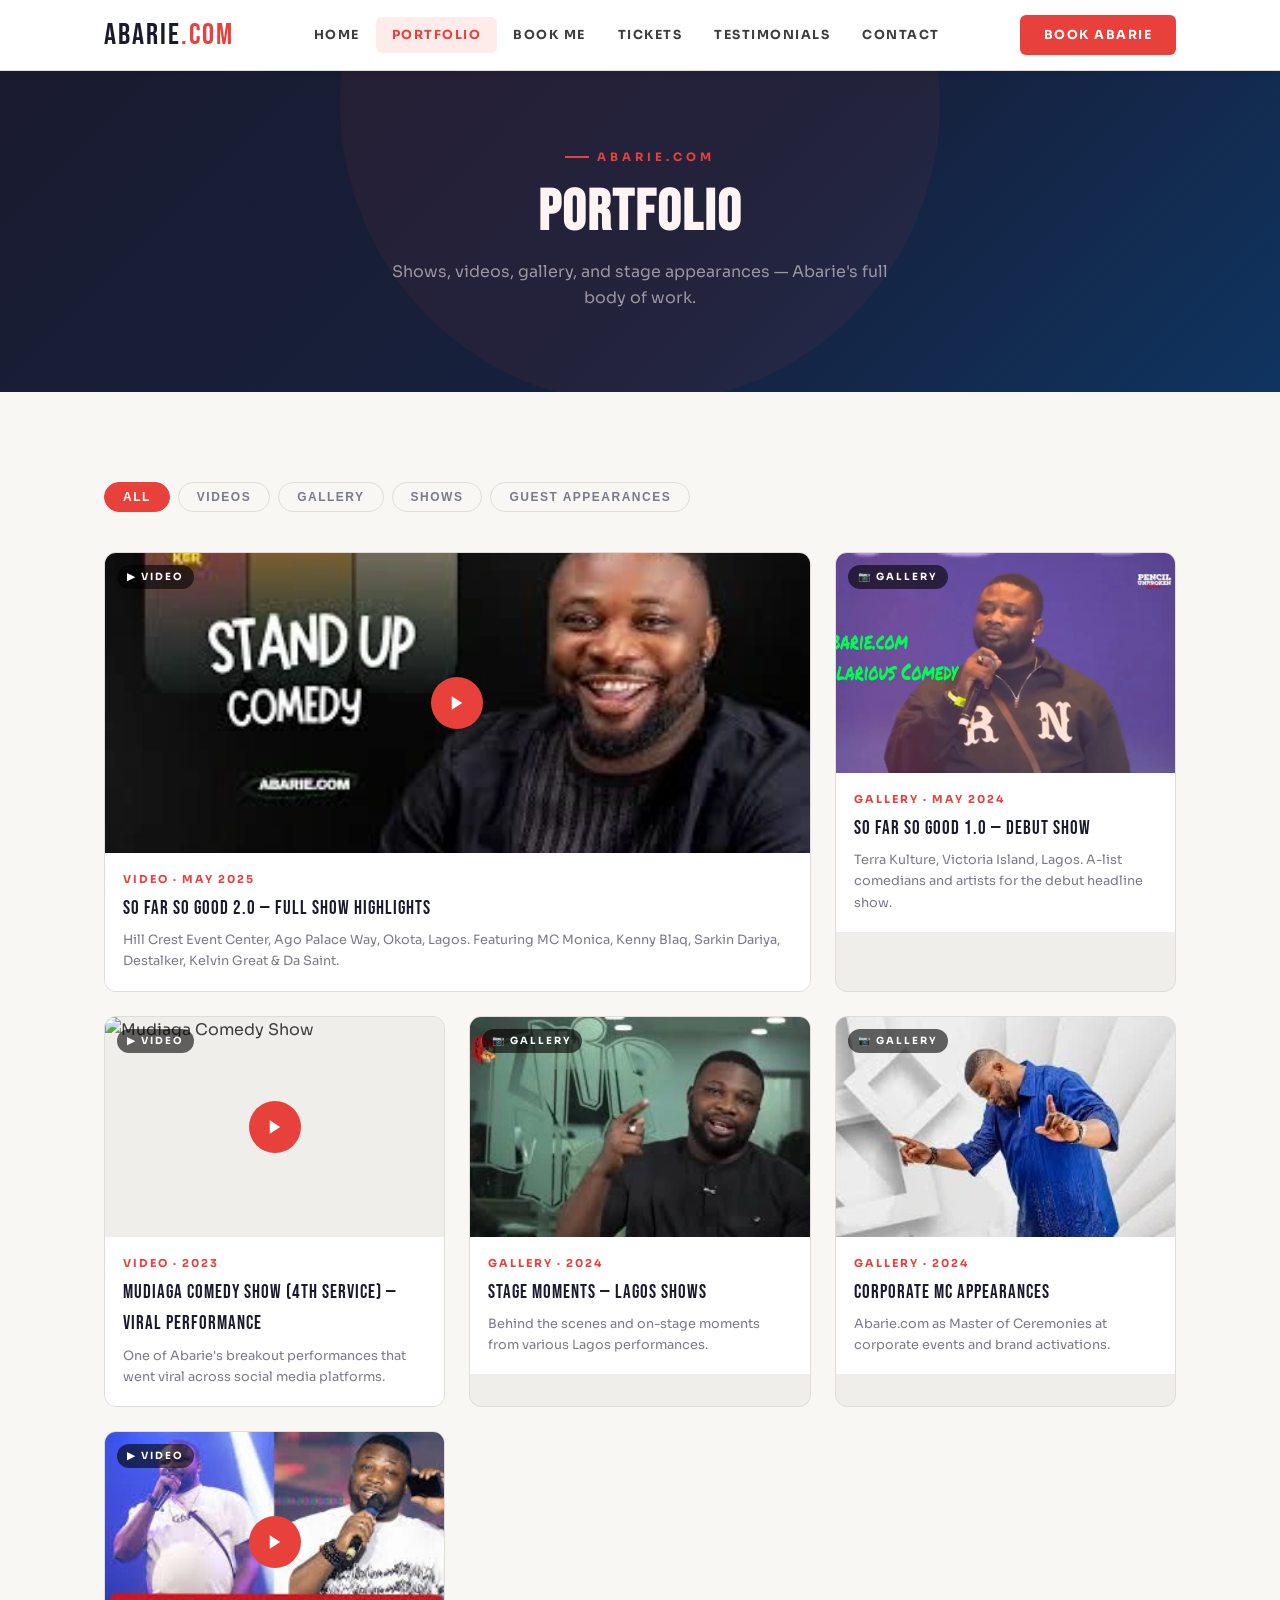
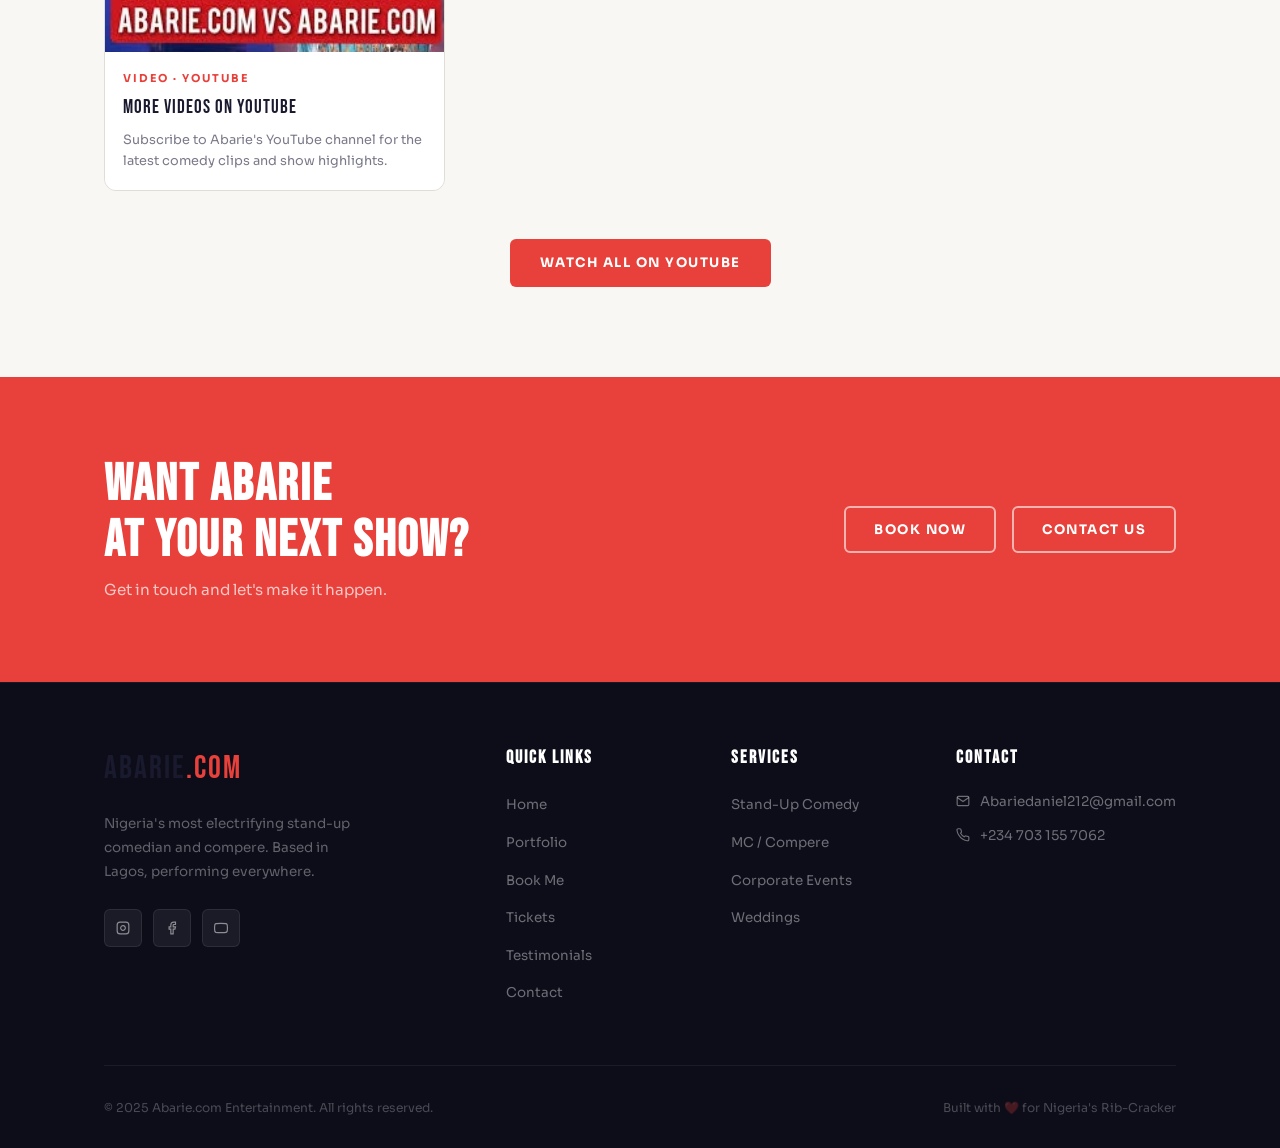
==== commit dcb1b978: "Update portfolio.html" ====
--- a/portfolio.html
+++ b/portfolio.html
@@ -142,7 +142,7 @@
       <div class="portfolio-item wide">
         <a href="https://www.youtube.com/watch?v=gqENYWBeIXA" target="_blank" style="display:block;">
           <div class="p-thumb" style="height:300px;">
-            <img src="images/webp/sfsg2-wide.webp" alt="SFSG 2.0 Show Highlights"/>
+            <img src="images/sfsg2-wide.webp" alt="SFSG 2.0 Show Highlights"/>
             <div class="p-play"><svg width="18" height="18" viewBox="0 0 24 24" fill="white"><polygon points="5 3 19 12 5 21 5 3"/></svg></div>
             <span class="p-type">▶ Video</span>
           </div>
@@ -157,8 +157,8 @@
       <!-- SFSG 1.0 Gallery -->
       <div class="portfolio-item">
         <div class="p-thumb">
-          <!-- <img src="images/webp/sfsg1-1.webp" alt="SFSG 1.0"/> -->
-          <img src="images/webp/sfsg1-1.webp" alt="So Far So Good 1.0"/>
+          <!-- <img src="images/sfsg1-1.webp" alt="SFSG 1.0"/> -->
+          <img src="images/sfsg1-1.webp" alt="So Far So Good 1.0"/>
           <span class="p-type">📷 Gallery</span>
         </div>
         <div class="p-body">
@@ -172,7 +172,7 @@
       <div class="portfolio-item">
         <a href="https://www.youtube.com/watch?v=dPP57_KVzzs" target="_blank" style="display:block;">
           <div class="p-thumb">
-            <img src="images/webp/mudiaga.webp" alt="Mudiaga Comedy Show"/>
+            <img src="images/mudiaga.webp" alt="Mudiaga Comedy Show"/>
             <div class="p-play"><svg width="18" height="18" viewBox="0 0 24 24" fill="white"><polygon points="5 3 19 12 5 21 5 3"/></svg></div>
             <span class="p-type">▶ Video</span>
           </div>
@@ -187,7 +187,7 @@
       <!-- Placeholder gallery slots -->
       <div class="portfolio-item">
         <div class="p-thumb">
-          <img src="images/webp/sfsg1-thumb.webp" alt="Stage Moments"/>
+          <img src="images/sfsg1-thumb.webp" alt="Stage Moments"/>
           <span class="p-type">📷 Gallery</span>
         </div>
         <div class="p-body">
@@ -199,7 +199,7 @@
 
       <div class="portfolio-item">
         <div class="p-thumb">
-          <img src="images/webp/mudiaga-thumb.webp" alt="Corporate MC Appearances"/>
+          <img src="images/mudiaga-thumb.webp" alt="Corporate MC Appearances"/>
           <span class="p-type">📷 Gallery</span>
         </div>
         <div class="p-body">
@@ -212,7 +212,7 @@
       <div class="portfolio-item">
         <a href="https://www.youtube.com/channel/UCqwQwJ-pYK1hlrEjAmgbw4Q" target="_blank" style="display:block;">
           <div class="p-thumb">
-            <img src="images/webp/sfsg2-thumb.webp" alt="More Videos on YouTube"/>
+            <img src="images/sfsg2-thumb.webp" alt="More Videos on YouTube"/>
             <div class="p-play"><svg width="18" height="18" viewBox="0 0 24 24" fill="white"><polygon points="5 3 19 12 5 21 5 3"/></svg></div>
             <span class="p-type">▶ Video</span>
           </div>
